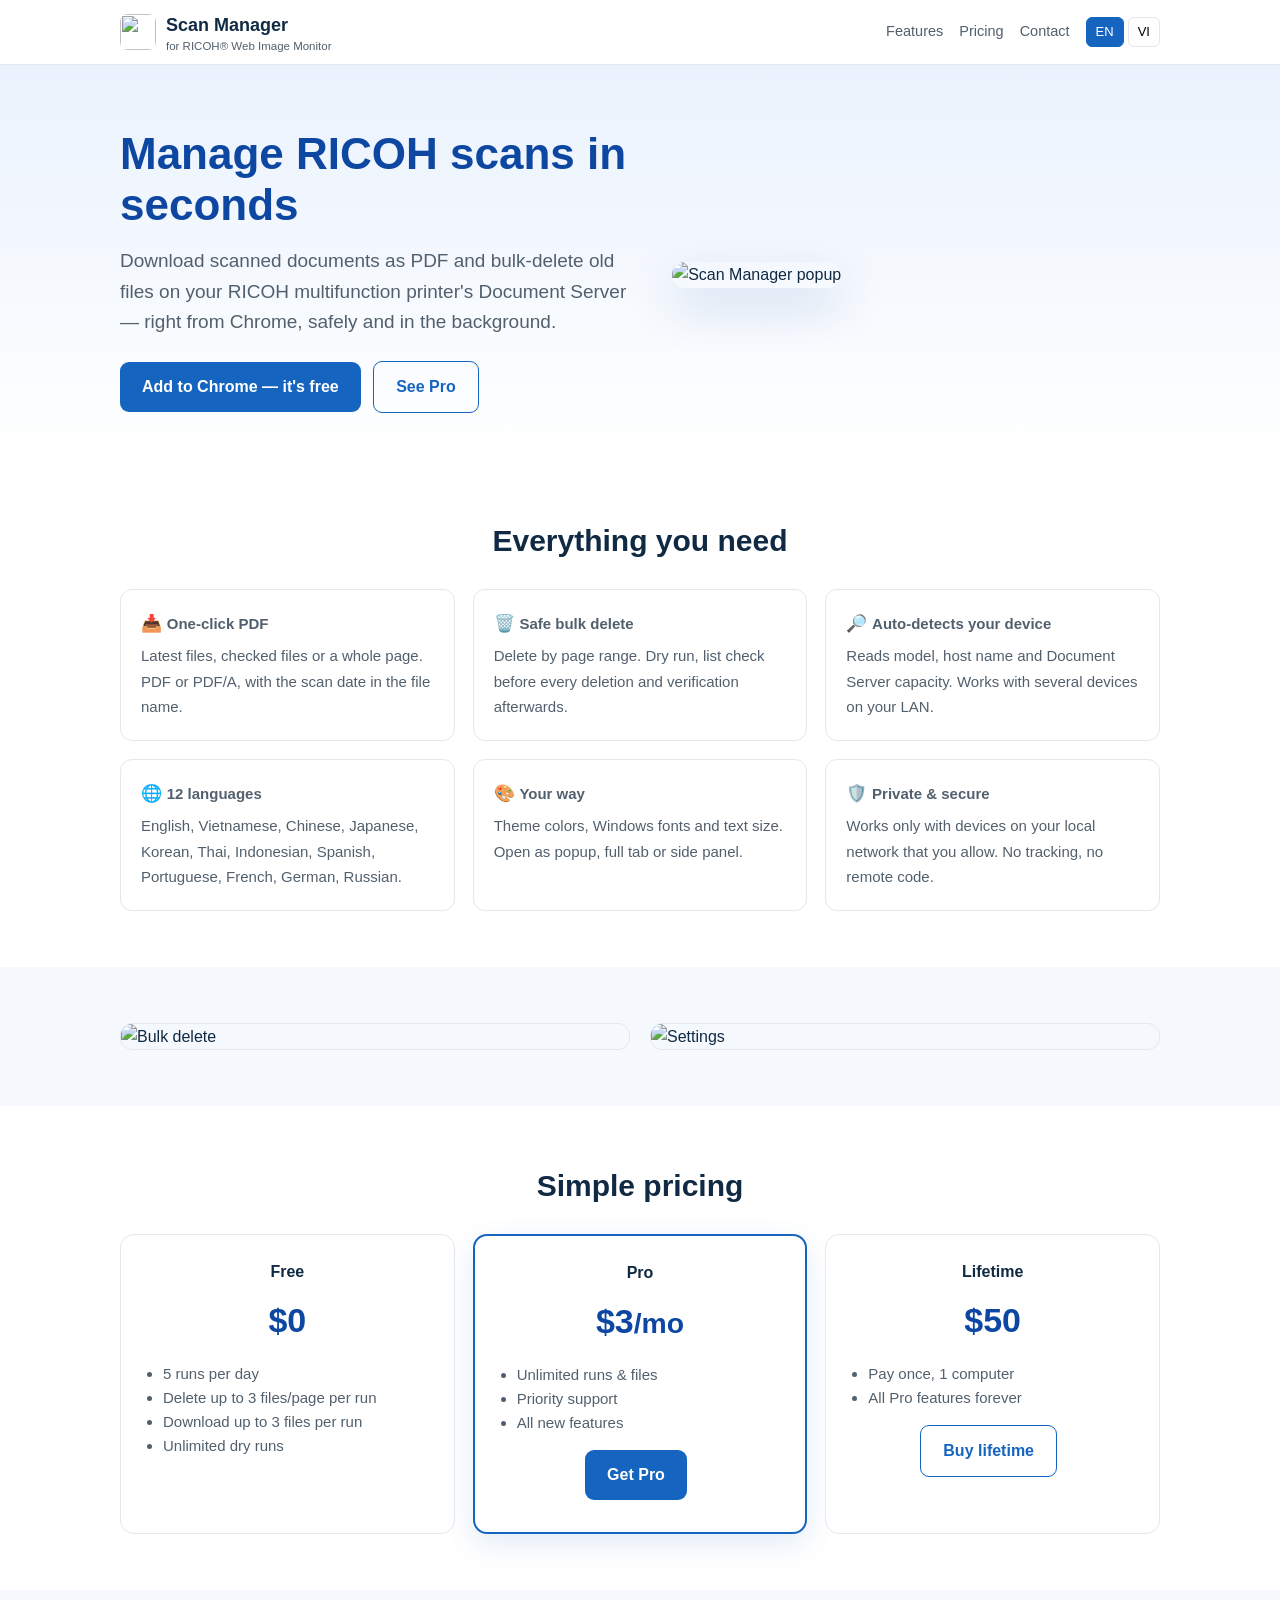
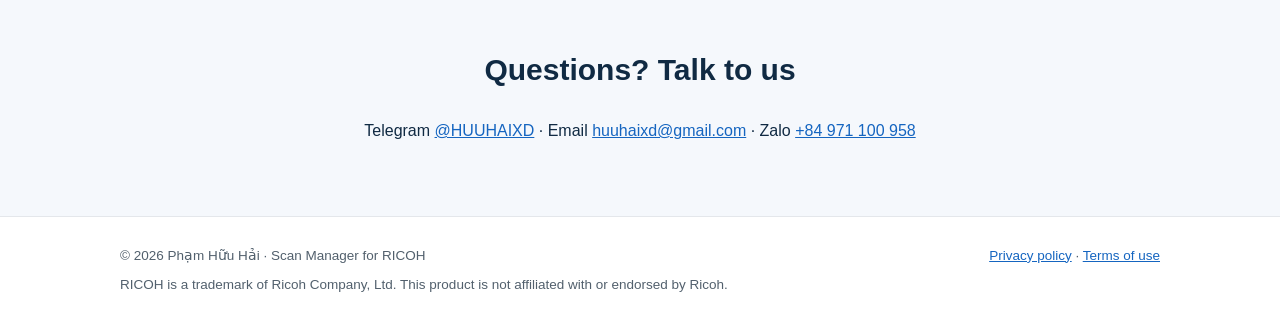
==== index.html @ 6f6fbfe7 "Add files via upload" ====
<!DOCTYPE html>
<html lang="en">
<head>
  <meta charset="UTF-8">
  <meta name="viewport" content="width=device-width, initial-scale=1">
  <title>Scan Manager for RICOH® — Download & bulk-delete scans</title>
  <meta name="description" content="Chrome extension to download PDFs and bulk-delete scanned files on RICOH Document Server (Web Image Monitor). Auto-detects the device model. 12 languages.">
  <link rel="icon" href="img/favicon.png">
  <link rel="stylesheet" href="style.css">
  <script src="lang.js"></script>
</head>
<body>
  <header class="top">
    <div class="wrap">
      <a class="brand" href="index.html"><img src="img/icon.png" alt=""><span>Scan Manager<small>for RICOH® Web Image Monitor</small></span></a>
      <nav>
        <a class="hide-sm" href="#features"><span data-lang="en">Features</span><span data-lang="vi">Tính năng</span></a>
        <a class="hide-sm" href="#pricing"><span data-lang="en">Pricing</span><span data-lang="vi">Bảng giá</span></a>
        <a class="hide-sm" href="#contact"><span data-lang="en">Contact</span><span data-lang="vi">Liên hệ</span></a>
        <span class="lang-switch"><button data-l="en">EN</button> <button data-l="vi">VI</button></span>
      </nav>
    </div>
  </header>

  <div class="hero">
    <div class="wrap">
      <div>
        <h1>
          <span data-lang="en">Manage RICOH scans in seconds</span>
          <span data-lang="vi">Quản lý file scan RICOH trong vài giây</span>
        </h1>
        <p class="lead">
          <span data-lang="en">Download scanned documents as PDF and bulk-delete old files on your RICOH multifunction printer's Document Server — right from Chrome, safely and in the background.</span>
          <span data-lang="vi">Tải file scan về PDF và xóa hàng loạt file cũ trên Document Server của máy photocopy RICOH — ngay trên Chrome, an toàn và chạy nền.</span>
        </p>
        <!-- Thay href bằng link Chrome Web Store sau khi được duyệt -->
        <a class="btn primary" id="cta-store" href="#pricing"><span data-lang="en">Add to Chrome — it's free</span><span data-lang="vi">Thêm vào Chrome — miễn phí</span></a>
        <a class="btn ghost" href="#pricing"><span data-lang="en">See Pro</span><span data-lang="vi">Xem bản Pro</span></a>
      </div>
      <div>
        <img class="shot" data-lang="en" src="img/en_1.jpg" alt="Scan Manager popup">
        <img class="shot" data-lang="vi" src="img/vi_1.jpg" alt="Giao diện Scan Manager">
      </div>
    </div>
  </div>

  <section id="features">
    <div class="wrap">
      <h2><span data-lang="en">Everything you need</span><span data-lang="vi">Đầy đủ những gì bạn cần</span></h2>
      <div class="features">
        <div class="feature"><b>📥 <span data-lang="en">One-click PDF</span><span data-lang="vi">Tải PDF một chạm</span></b>
          <span data-lang="en">Latest files, checked files or a whole page. PDF or PDF/A, with the scan date in the file name.</span>
          <span data-lang="vi">File mới nhất, file đang chọn hoặc cả trang. PDF hoặc PDF/A, thêm ngày scan vào tên file.</span></div>
        <div class="feature"><b>🗑️ <span data-lang="en">Safe bulk delete</span><span data-lang="vi">Xóa hàng loạt an toàn</span></b>
          <span data-lang="en">Delete by page range. Dry run, list check before every deletion and verification afterwards.</span>
          <span data-lang="vi">Xóa theo dải trang. Chạy thử, đối chiếu danh sách trước khi xóa và xác minh lại sau đó.</span></div>
        <div class="feature"><b>🔎 <span data-lang="en">Auto-detects your device</span><span data-lang="vi">Tự nhận dạng máy</span></b>
          <span data-lang="en">Reads model, host name and Document Server capacity. Works with several devices on your LAN.</span>
          <span data-lang="vi">Đọc dòng máy, host name, dung lượng Document Server. Dùng được nhiều máy trong mạng LAN.</span></div>
        <div class="feature"><b>🌐 <span data-lang="en">12 languages</span><span data-lang="vi">12 ngôn ngữ</span></b>
          <span data-lang="en">English, Vietnamese, Chinese, Japanese, Korean, Thai, Indonesian, Spanish, Portuguese, French, German, Russian.</span>
          <span data-lang="vi">Anh, Việt, Trung, Nhật, Hàn, Thái, Indonesia, Tây Ban Nha, Bồ Đào Nha, Pháp, Đức, Nga.</span></div>
        <div class="feature"><b>🎨 <span data-lang="en">Your way</span><span data-lang="vi">Theo ý bạn</span></b>
          <span data-lang="en">Theme colors, Windows fonts and text size. Open as popup, full tab or side panel.</span>
          <span data-lang="vi">Màu giao diện, phông chữ Windows, cỡ chữ. Mở dạng popup, tab rộng hoặc bảng bên.</span></div>
        <div class="feature"><b>🛡️ <span data-lang="en">Private & secure</span><span data-lang="vi">Riêng tư & bảo mật</span></b>
          <span data-lang="en">Works only with devices on your local network that you allow. No tracking, no remote code.</span>
          <span data-lang="vi">Chỉ làm việc với máy trong mạng nội bộ bạn cho phép. Không theo dõi, không tải mã từ xa.</span></div>
      </div>
    </div>
  </section>

  <section class="alt">
    <div class="wrap">
      <div class="shots">
        <img data-lang="en" src="img/en_2.jpg" alt="Bulk delete"><img data-lang="en" src="img/en_3.jpg" alt="Settings">
        <img data-lang="vi" src="img/vi_2.jpg" alt="Xóa hàng loạt"><img data-lang="vi" src="img/vi_3.jpg" alt="Cài đặt">
      </div>
    </div>
  </section>

  <section id="pricing">
    <div class="wrap">
      <h2><span data-lang="en">Simple pricing</span><span data-lang="vi">Bảng giá đơn giản</span></h2>
      <div class="pricing">
        <div class="plan"><b>Free</b><div class="price">$0</div>
          <ul data-lang="en"><li>5 runs per day</li><li>Delete up to 3 files/page per run</li><li>Download up to 3 files per run</li><li>Unlimited dry runs</li></ul>
          <ul data-lang="vi"><li>5 lượt mỗi ngày</li><li>Xóa tối đa 3 file/trang mỗi lượt</li><li>Tải tối đa 3 file mỗi lượt</li><li>Chạy thử không giới hạn</li></ul></div>
        <div class="plan best"><b>Pro</b><div class="price">$3<small>/<span data-lang="en">mo</span><span data-lang="vi">tháng</span></small></div>
          <ul data-lang="en"><li>Unlimited runs & files</li><li>Priority support</li><li>All new features</li></ul>
          <ul data-lang="vi"><li>Không giới hạn lượt & số file</li><li>Ưu tiên hỗ trợ</li><li>Mọi tính năng mới</li><li>79.000đ/tháng (VietQR)</li></ul>
          <!-- Thay href bằng link thanh toán Lemon Squeezy gói tháng -->
          <a class="btn primary" href="#contact"><span data-lang="en">Get Pro</span><span data-lang="vi">Mua Pro</span></a></div>
        <div class="plan"><b><span data-lang="en">Lifetime</span><span data-lang="vi">Trọn đời</span></b><div class="price">$50</div>
          <ul data-lang="en"><li>Pay once, 1 computer</li><li>All Pro features forever</li></ul>
          <ul data-lang="vi"><li>Trả 1 lần, 1 máy tính</li><li>Mọi tính năng Pro mãi mãi</li><li>1.299.000đ (VietQR)</li></ul>
          <!-- Thay href bằng link thanh toán Lemon Squeezy gói trọn đời -->
          <a class="btn ghost" href="#contact"><span data-lang="en">Buy lifetime</span><span data-lang="vi">Mua trọn đời</span></a></div>
      </div>
    </div>
  </section>

  <section id="contact" class="alt">
    <div class="wrap" style="text-align:center">
      <h2><span data-lang="en">Questions? Talk to us</span><span data-lang="vi">Cần hỗ trợ? Liên hệ ngay</span></h2>
      <p>Telegram <a href="https://t.me/HUUHAIXD">@HUUHAIXD</a> · Email <a href="mailto:huuhaixd@gmail.com">huuhaixd@gmail.com</a> · Zalo <a href="https://zalo.me/84971100958">+84 971 100 958</a></p>
    </div>
  </section>

  <footer>
    <div class="wrap">
      <span>© 2026 Phạm Hữu Hải · Scan Manager for RICOH</span>
      <span><a href="privacy.html"><span data-lang="en">Privacy policy</span><span data-lang="vi">Chính sách quyền riêng tư</span></a> · <a href="terms.html"><span data-lang="en">Terms of use</span><span data-lang="vi">Điều khoản sử dụng</span></a></span>
      <span data-lang="en">RICOH is a trademark of Ricoh Company, Ltd. This product is not affiliated with or endorsed by Ricoh.</span>
      <span data-lang="vi">RICOH là nhãn hiệu của Ricoh Company, Ltd. Sản phẩm này không liên kết với Ricoh.</span>
    </div>
  </footer>
</body>
</html>
---- style.css ----
:root {
  --c: #1565c0;
  --c-dark: #0d47a1;
  --ink: #102a43;
  --muted: #52606d;
  --line: #e4e7eb;
  --bg: #f5f8fc;
}

* {
  box-sizing: border-box;
}

body {
  margin: 0;
  font-family: "Segoe UI", Roboto, "Helvetica Neue", Arial, sans-serif;
  color: var(--ink);
  background: #ffffff;
  line-height: 1.6;
}

a {
  color: var(--c);
}

.wrap {
  max-width: 1080px;
  margin: 0 auto;
  padding: 0 20px;
}

header.top {
  position: sticky;
  top: 0;
  z-index: 5;
  background: rgba(255, 255, 255, 0.92);
  backdrop-filter: blur(8px);
  border-bottom: 1px solid var(--line);
}

header.top .wrap {
  display: flex;
  align-items: center;
  gap: 12px;
  height: 64px;
}

.brand {
  display: flex;
  align-items: center;
  gap: 10px;
  text-decoration: none;
  color: var(--ink);
  font-weight: 700;
  font-size: 18px;
}

.brand img {
  width: 36px;
  height: 36px;
  border-radius: 8px;
}

.brand small {
  display: block;
  font-weight: 400;
  font-size: 11.5px;
  color: var(--muted);
  line-height: 1.1;
}

nav {
  margin-left: auto;
  display: flex;
  gap: 16px;
  align-items: center;
  font-size: 14.5px;
}

nav a {
  text-decoration: none;
  color: var(--muted);
}

nav a:hover {
  color: var(--c);
}

.lang-switch button {
  border: 1px solid var(--line);
  background: #ffffff;
  padding: 4px 9px;
  border-radius: 6px;
  cursor: pointer;
  font: inherit;
  font-size: 13px;
}

.lang-switch button.on {
  background: var(--c);
  border-color: var(--c);
  color: #ffffff;
}

.hero {
  background: linear-gradient(180deg, #eaf2fd, #ffffff);
  padding: 64px 0 40px;
}

.hero .wrap {
  display: grid;
  grid-template-columns: 1.05fr 1fr;
  gap: 40px;
  align-items: center;
}

.hero h1 {
  font-size: 44px;
  line-height: 1.15;
  margin: 0 0 16px;
  color: var(--c-dark);
}

.hero p.lead {
  font-size: 19px;
  color: var(--muted);
  margin: 0 0 24px;
}

.hero img.shot {
  width: 100%;
  border-radius: 14px;
  box-shadow: 0 18px 50px rgba(13, 71, 161, 0.18);
}

.btn {
  display: inline-block;
  padding: 12px 22px;
  border-radius: 9px;
  font-weight: 600;
  text-decoration: none;
  margin: 0 8px 8px 0;
}

.btn.primary {
  background: var(--c);
  color: #ffffff;
}

.btn.primary:hover {
  background: var(--c-dark);
}

.btn.ghost {
  border: 1px solid var(--c);
  color: var(--c);
}

section {
  padding: 56px 0;
}

section h2 {
  font-size: 30px;
  margin: 0 0 24px;
  text-align: center;
}

.features {
  display: grid;
  grid-template-columns: repeat(3, 1fr);
  gap: 18px;
}

.feature {
  border: 1px solid var(--line);
  border-radius: 12px;
  padding: 20px;
  background: #ffffff;
}

.feature b {
  display: block;
  font-size: 17px;
  margin-bottom: 6px;
}

.feature span {
  color: var(--muted);
  font-size: 15px;
}

.alt {
  background: var(--bg);
}

.shots {
  display: grid;
  grid-template-columns: 1fr 1fr;
  gap: 20px;
}

.shots img {
  width: 100%;
  border-radius: 12px;
  border: 1px solid var(--line);
}

.pricing {
  display: grid;
  grid-template-columns: repeat(3, 1fr);
  gap: 18px;
}

.plan {
  border: 1px solid var(--line);
  border-radius: 14px;
  padding: 24px;
  background: #ffffff;
  text-align: center;
}

.plan.best {
  border: 2px solid var(--c);
  box-shadow: 0 10px 30px rgba(21, 101, 192, 0.12);
}

.plan .price {
  font-size: 34px;
  font-weight: 700;
  color: var(--c-dark);
  margin: 8px 0;
}

.plan ul {
  text-align: left;
  padding-left: 18px;
  color: var(--muted);
  font-size: 15px;
}

.doc {
  max-width: 820px;
  margin: 0 auto;
  padding: 40px 20px 60px;
}

.doc h1 {
  color: var(--c-dark);
}

.doc h2 {
  font-size: 21px;
  margin-top: 28px;
}

footer {
  border-top: 1px solid var(--line);
  padding: 28px 0;
  color: var(--muted);
  font-size: 13.5px;
}

footer .wrap {
  display: flex;
  flex-wrap: wrap;
  gap: 8px 24px;
  justify-content: space-between;
}

[data-lang] {
  display: none;
}

html[lang="en"] [data-lang="en"],
html[lang="vi"] [data-lang="vi"] {
  display: revert;
}

@media (max-width: 820px) {
  .hero .wrap,
  .features,
  .shots,
  .pricing {
    grid-template-columns: 1fr;
  }

  .hero h1 {
    font-size: 34px;
  }

  nav .hide-sm {
    display: none;
  }
}
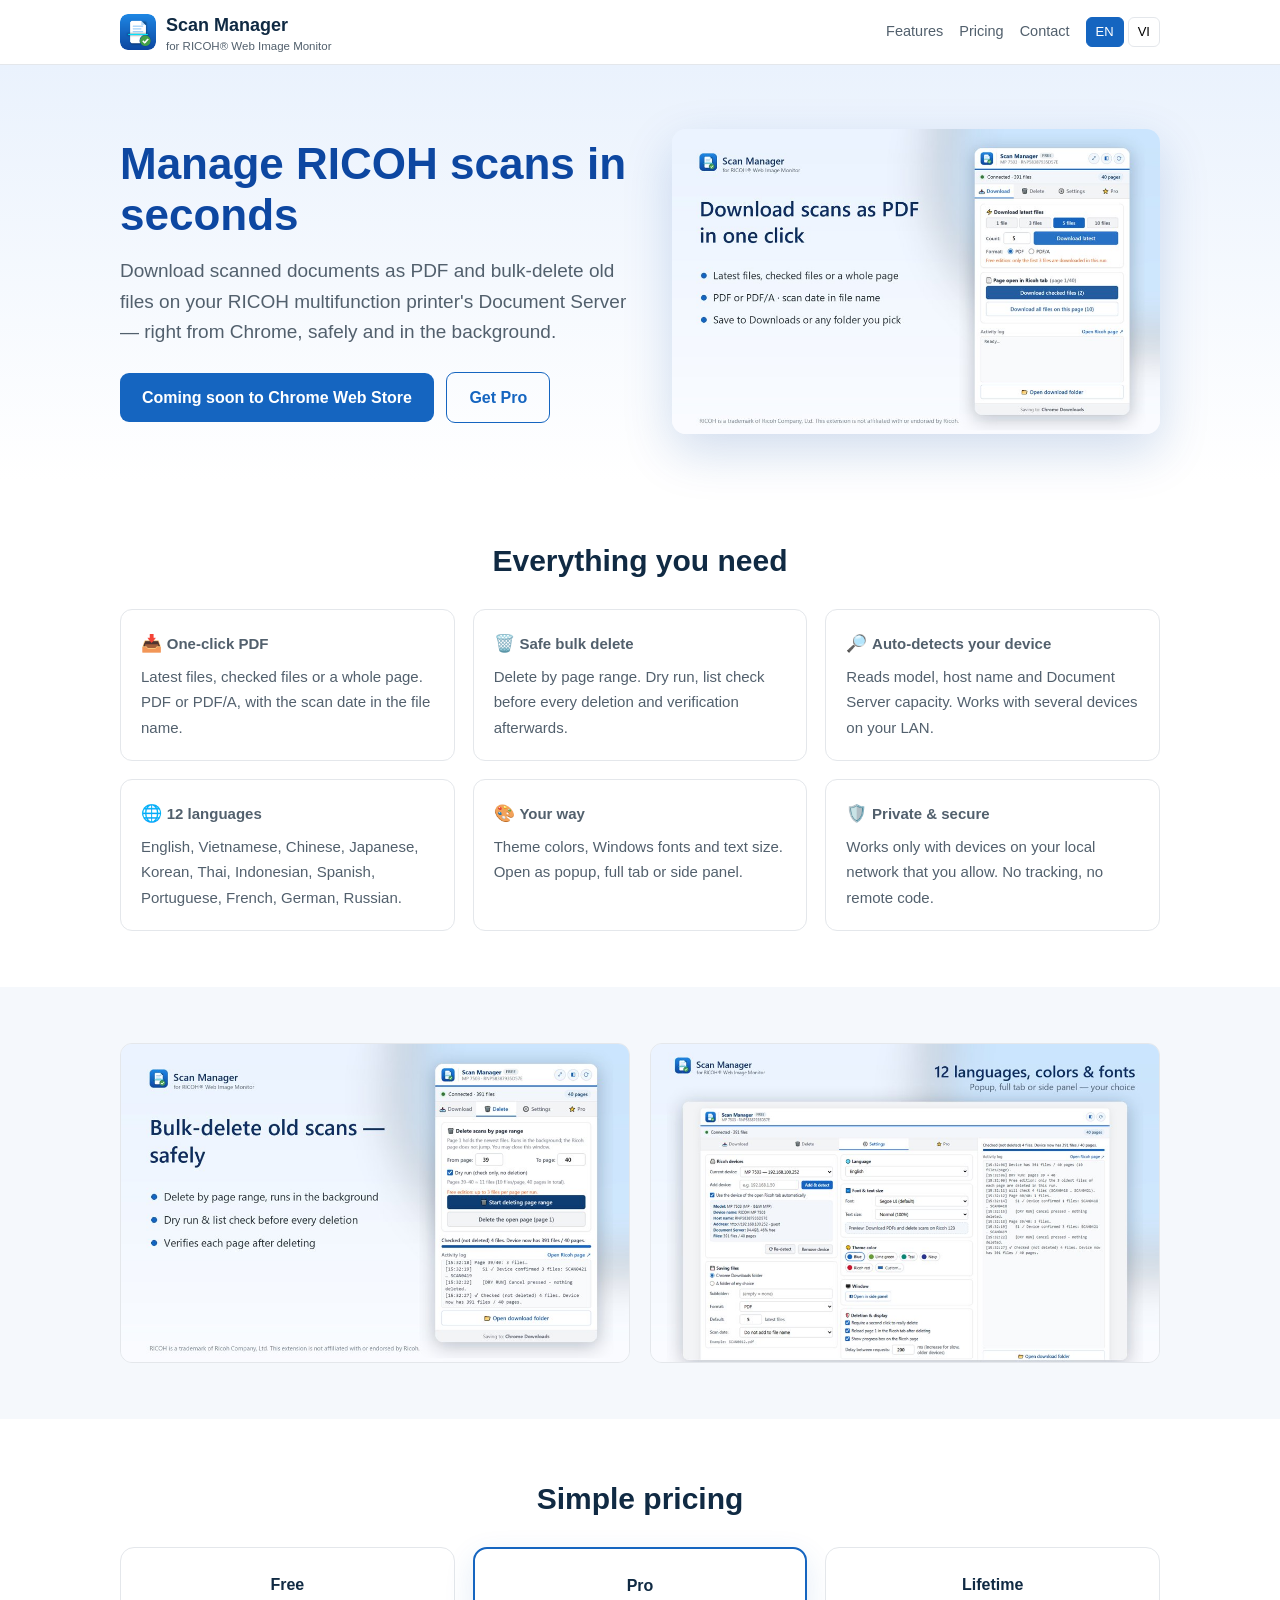
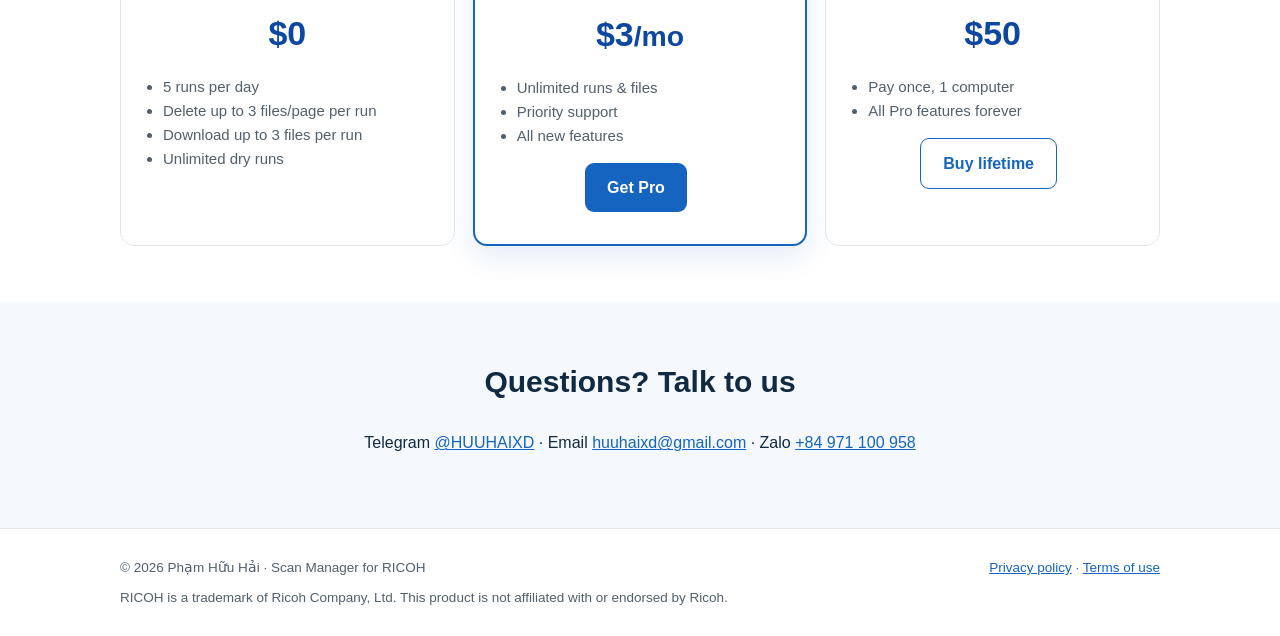
==== commit 5162c487: "Add files via upload" ====
--- a/index.html
+++ b/index.html
@@ -1,119 +1,127 @@
-<!DOCTYPE html>
-<html lang="en">
-<head>
-  <meta charset="UTF-8">
-  <meta name="viewport" content="width=device-width, initial-scale=1">
-  <title>Scan Manager for RICOH® — Download & bulk-delete scans</title>
-  <meta name="description" content="Chrome extension to download PDFs and bulk-delete scanned files on RICOH Document Server (Web Image Monitor). Auto-detects the device model. 12 languages.">
-  <link rel="icon" href="img/favicon.png">
-  <link rel="stylesheet" href="style.css">
-  <script src="lang.js"></script>
-</head>
-<body>
-  <header class="top">
-    <div class="wrap">
-      <a class="brand" href="index.html"><img src="img/icon.png" alt=""><span>Scan Manager<small>for RICOH® Web Image Monitor</small></span></a>
-      <nav>
-        <a class="hide-sm" href="#features"><span data-lang="en">Features</span><span data-lang="vi">Tính năng</span></a>
-        <a class="hide-sm" href="#pricing"><span data-lang="en">Pricing</span><span data-lang="vi">Bảng giá</span></a>
-        <a class="hide-sm" href="#contact"><span data-lang="en">Contact</span><span data-lang="vi">Liên hệ</span></a>
-        <span class="lang-switch"><button data-l="en">EN</button> <button data-l="vi">VI</button></span>
-      </nav>
-    </div>
-  </header>
-
-  <div class="hero">
-    <div class="wrap">
-      <div>
-        <h1>
-          <span data-lang="en">Manage RICOH scans in seconds</span>
-          <span data-lang="vi">Quản lý file scan RICOH trong vài giây</span>
-        </h1>
-        <p class="lead">
-          <span data-lang="en">Download scanned documents as PDF and bulk-delete old files on your RICOH multifunction printer's Document Server — right from Chrome, safely and in the background.</span>
-          <span data-lang="vi">Tải file scan về PDF và xóa hàng loạt file cũ trên Document Server của máy photocopy RICOH — ngay trên Chrome, an toàn và chạy nền.</span>
-        </p>
-        <!-- Thay href bằng link Chrome Web Store sau khi được duyệt -->
-        <a class="btn primary" id="cta-store" href="#pricing"><span data-lang="en">Add to Chrome — it's free</span><span data-lang="vi">Thêm vào Chrome — miễn phí</span></a>
-        <a class="btn ghost" href="#pricing"><span data-lang="en">See Pro</span><span data-lang="vi">Xem bản Pro</span></a>
-      </div>
-      <div>
-        <img class="shot" data-lang="en" src="img/en_1.jpg" alt="Scan Manager popup">
-        <img class="shot" data-lang="vi" src="img/vi_1.jpg" alt="Giao diện Scan Manager">
-      </div>
-    </div>
-  </div>
-
-  <section id="features">
-    <div class="wrap">
-      <h2><span data-lang="en">Everything you need</span><span data-lang="vi">Đầy đủ những gì bạn cần</span></h2>
-      <div class="features">
-        <div class="feature"><b>📥 <span data-lang="en">One-click PDF</span><span data-lang="vi">Tải PDF một chạm</span></b>
-          <span data-lang="en">Latest files, checked files or a whole page. PDF or PDF/A, with the scan date in the file name.</span>
-          <span data-lang="vi">File mới nhất, file đang chọn hoặc cả trang. PDF hoặc PDF/A, thêm ngày scan vào tên file.</span></div>
-        <div class="feature"><b>🗑️ <span data-lang="en">Safe bulk delete</span><span data-lang="vi">Xóa hàng loạt an toàn</span></b>
-          <span data-lang="en">Delete by page range. Dry run, list check before every deletion and verification afterwards.</span>
-          <span data-lang="vi">Xóa theo dải trang. Chạy thử, đối chiếu danh sách trước khi xóa và xác minh lại sau đó.</span></div>
-        <div class="feature"><b>🔎 <span data-lang="en">Auto-detects your device</span><span data-lang="vi">Tự nhận dạng máy</span></b>
-          <span data-lang="en">Reads model, host name and Document Server capacity. Works with several devices on your LAN.</span>
-          <span data-lang="vi">Đọc dòng máy, host name, dung lượng Document Server. Dùng được nhiều máy trong mạng LAN.</span></div>
-        <div class="feature"><b>🌐 <span data-lang="en">12 languages</span><span data-lang="vi">12 ngôn ngữ</span></b>
-          <span data-lang="en">English, Vietnamese, Chinese, Japanese, Korean, Thai, Indonesian, Spanish, Portuguese, French, German, Russian.</span>
-          <span data-lang="vi">Anh, Việt, Trung, Nhật, Hàn, Thái, Indonesia, Tây Ban Nha, Bồ Đào Nha, Pháp, Đức, Nga.</span></div>
-        <div class="feature"><b>🎨 <span data-lang="en">Your way</span><span data-lang="vi">Theo ý bạn</span></b>
-          <span data-lang="en">Theme colors, Windows fonts and text size. Open as popup, full tab or side panel.</span>
-          <span data-lang="vi">Màu giao diện, phông chữ Windows, cỡ chữ. Mở dạng popup, tab rộng hoặc bảng bên.</span></div>
-        <div class="feature"><b>🛡️ <span data-lang="en">Private & secure</span><span data-lang="vi">Riêng tư & bảo mật</span></b>
-          <span data-lang="en">Works only with devices on your local network that you allow. No tracking, no remote code.</span>
-          <span data-lang="vi">Chỉ làm việc với máy trong mạng nội bộ bạn cho phép. Không theo dõi, không tải mã từ xa.</span></div>
-      </div>
-    </div>
-  </section>
-
-  <section class="alt">
-    <div class="wrap">
-      <div class="shots">
-        <img data-lang="en" src="img/en_2.jpg" alt="Bulk delete"><img data-lang="en" src="img/en_3.jpg" alt="Settings">
-        <img data-lang="vi" src="img/vi_2.jpg" alt="Xóa hàng loạt"><img data-lang="vi" src="img/vi_3.jpg" alt="Cài đặt">
-      </div>
-    </div>
-  </section>
-
-  <section id="pricing">
-    <div class="wrap">
-      <h2><span data-lang="en">Simple pricing</span><span data-lang="vi">Bảng giá đơn giản</span></h2>
-      <div class="pricing">
-        <div class="plan"><b>Free</b><div class="price">$0</div>
-          <ul data-lang="en"><li>5 runs per day</li><li>Delete up to 3 files/page per run</li><li>Download up to 3 files per run</li><li>Unlimited dry runs</li></ul>
-          <ul data-lang="vi"><li>5 lượt mỗi ngày</li><li>Xóa tối đa 3 file/trang mỗi lượt</li><li>Tải tối đa 3 file mỗi lượt</li><li>Chạy thử không giới hạn</li></ul></div>
-        <div class="plan best"><b>Pro</b><div class="price">$3<small>/<span data-lang="en">mo</span><span data-lang="vi">tháng</span></small></div>
-          <ul data-lang="en"><li>Unlimited runs & files</li><li>Priority support</li><li>All new features</li></ul>
-          <ul data-lang="vi"><li>Không giới hạn lượt & số file</li><li>Ưu tiên hỗ trợ</li><li>Mọi tính năng mới</li><li>79.000đ/tháng (VietQR)</li></ul>
-          <!-- Thay href bằng link thanh toán Lemon Squeezy gói tháng -->
-          <a class="btn primary" href="#contact"><span data-lang="en">Get Pro</span><span data-lang="vi">Mua Pro</span></a></div>
-        <div class="plan"><b><span data-lang="en">Lifetime</span><span data-lang="vi">Trọn đời</span></b><div class="price">$50</div>
-          <ul data-lang="en"><li>Pay once, 1 computer</li><li>All Pro features forever</li></ul>
-          <ul data-lang="vi"><li>Trả 1 lần, 1 máy tính</li><li>Mọi tính năng Pro mãi mãi</li><li>1.299.000đ (VietQR)</li></ul>
-          <!-- Thay href bằng link thanh toán Lemon Squeezy gói trọn đời -->
-          <a class="btn ghost" href="#contact"><span data-lang="en">Buy lifetime</span><span data-lang="vi">Mua trọn đời</span></a></div>
-      </div>
-    </div>
-  </section>
-
-  <section id="contact" class="alt">
-    <div class="wrap" style="text-align:center">
-      <h2><span data-lang="en">Questions? Talk to us</span><span data-lang="vi">Cần hỗ trợ? Liên hệ ngay</span></h2>
-      <p>Telegram <a href="https://t.me/HUUHAIXD">@HUUHAIXD</a> · Email <a href="mailto:huuhaixd@gmail.com">huuhaixd@gmail.com</a> · Zalo <a href="https://zalo.me/84971100958">+84 971 100 958</a></p>
-    </div>
-  </section>
-
-  <footer>
-    <div class="wrap">
-      <span>© 2026 Phạm Hữu Hải · Scan Manager for RICOH</span>
-      <span><a href="privacy.html"><span data-lang="en">Privacy policy</span><span data-lang="vi">Chính sách quyền riêng tư</span></a> · <a href="terms.html"><span data-lang="en">Terms of use</span><span data-lang="vi">Điều khoản sử dụng</span></a></span>
-      <span data-lang="en">RICOH is a trademark of Ricoh Company, Ltd. This product is not affiliated with or endorsed by Ricoh.</span>
-      <span data-lang="vi">RICOH là nhãn hiệu của Ricoh Company, Ltd. Sản phẩm này không liên kết với Ricoh.</span>
-    </div>
-  </footer>
-</body>
-</html>
+<!DOCTYPE html>
+<html lang="en">
+<head>
+  <meta charset="UTF-8">
+  <meta name="viewport" content="width=device-width, initial-scale=1">
+  <title>Scan Manager for RICOH® — Download & bulk-delete scans</title>
+  <meta name="description" content="Chrome extension to download PDFs and bulk-delete scanned files on RICOH Document Server (Web Image Monitor). Auto-detects the device model. 12 languages.">
+  <link rel="icon" href="favicon.png">
+  <link rel="stylesheet" href="style.css">
+  <script src="lang.js"></script>
+  <script src="shop-config.js"></script>
+</head>
+<body>
+  <header class="top">
+    <div class="wrap">
+      <a class="brand" href="index.html"><img src="icon.png" alt=""><span>Scan Manager<small>for RICOH® Web Image Monitor</small></span></a>
+      <nav>
+        <a class="hide-sm" href="#features"><span data-lang="en">Features</span><span data-lang="vi">Tính năng</span></a>
+        <a class="hide-sm" href="#pricing"><span data-lang="en">Pricing</span><span data-lang="vi">Bảng giá</span></a>
+        <a class="hide-sm" href="#contact"><span data-lang="en">Contact</span><span data-lang="vi">Liên hệ</span></a>
+        <span class="lang-switch"><button data-l="en">EN</button> <button data-l="vi">VI</button></span>
+      </nav>
+    </div>
+  </header>
+
+  <div class="hero">
+    <div class="wrap">
+      <div>
+        <h1>
+          <span data-lang="en">Manage RICOH scans in seconds</span>
+          <span data-lang="vi">Quản lý file scan RICOH trong vài giây</span>
+        </h1>
+        <p class="lead">
+          <span data-lang="en">Download scanned documents as PDF and bulk-delete old files on your RICOH multifunction printer's Document Server — right from Chrome, safely and in the background.</span>
+          <span data-lang="vi">Tải file scan về PDF và xóa hàng loạt file cũ trên Document Server của máy photocopy RICOH — ngay trên Chrome, an toàn và chạy nền.</span>
+        </p>
+        <!-- Link Chrome Web Store: điền SHOP.storeUrl trong shop-config.js -->
+        <a class="btn primary" id="cta-store" href="#contact"><span data-lang="en">Coming soon to Chrome Web Store</span><span data-lang="vi">Sắp có trên Chrome Web Store</span></a>
+        <a class="btn ghost" href="buy.html?plan=month"><span data-lang="en">Get Pro</span><span data-lang="vi">Mua bản Pro</span></a>
+      </div>
+      <div>
+        <img class="shot" data-lang="en" src="shot-en-1.jpg" alt="Scan Manager popup">
+        <img class="shot" data-lang="vi" src="shot-vi-1.jpg" alt="Giao diện Scan Manager">
+      </div>
+    </div>
+  </div>
+
+  <section id="features">
+    <div class="wrap">
+      <h2><span data-lang="en">Everything you need</span><span data-lang="vi">Đầy đủ những gì bạn cần</span></h2>
+      <div class="features">
+        <div class="feature"><b>📥 <span data-lang="en">One-click PDF</span><span data-lang="vi">Tải PDF một chạm</span></b>
+          <span data-lang="en">Latest files, checked files or a whole page. PDF or PDF/A, with the scan date in the file name.</span>
+          <span data-lang="vi">File mới nhất, file đang chọn hoặc cả trang. PDF hoặc PDF/A, thêm ngày scan vào tên file.</span></div>
+        <div class="feature"><b>🗑️ <span data-lang="en">Safe bulk delete</span><span data-lang="vi">Xóa hàng loạt an toàn</span></b>
+          <span data-lang="en">Delete by page range. Dry run, list check before every deletion and verification afterwards.</span>
+          <span data-lang="vi">Xóa theo dải trang. Chạy thử, đối chiếu danh sách trước khi xóa và xác minh lại sau đó.</span></div>
+        <div class="feature"><b>🔎 <span data-lang="en">Auto-detects your device</span><span data-lang="vi">Tự nhận dạng máy</span></b>
+          <span data-lang="en">Reads model, host name and Document Server capacity. Works with several devices on your LAN.</span>
+          <span data-lang="vi">Đọc dòng máy, host name, dung lượng Document Server. Dùng được nhiều máy trong mạng LAN.</span></div>
+        <div class="feature"><b>🌐 <span data-lang="en">12 languages</span><span data-lang="vi">12 ngôn ngữ</span></b>
+          <span data-lang="en">English, Vietnamese, Chinese, Japanese, Korean, Thai, Indonesian, Spanish, Portuguese, French, German, Russian.</span>
+          <span data-lang="vi">Anh, Việt, Trung, Nhật, Hàn, Thái, Indonesia, Tây Ban Nha, Bồ Đào Nha, Pháp, Đức, Nga.</span></div>
+        <div class="feature"><b>🎨 <span data-lang="en">Your way</span><span data-lang="vi">Theo ý bạn</span></b>
+          <span data-lang="en">Theme colors, Windows fonts and text size. Open as popup, full tab or side panel.</span>
+          <span data-lang="vi">Màu giao diện, phông chữ Windows, cỡ chữ. Mở dạng popup, tab rộng hoặc bảng bên.</span></div>
+        <div class="feature"><b>🛡️ <span data-lang="en">Private & secure</span><span data-lang="vi">Riêng tư & bảo mật</span></b>
+          <span data-lang="en">Works only with devices on your local network that you allow. No tracking, no remote code.</span>
+          <span data-lang="vi">Chỉ làm việc với máy trong mạng nội bộ bạn cho phép. Không theo dõi, không tải mã từ xa.</span></div>
+      </div>
+    </div>
+  </section>
+
+  <section class="alt">
+    <div class="wrap">
+      <div class="shots">
+        <img data-lang="en" src="shot-en-2.jpg" alt="Bulk delete"><img data-lang="en" src="shot-en-3.jpg" alt="Settings">
+        <img data-lang="vi" src="shot-vi-2.jpg" alt="Xóa hàng loạt"><img data-lang="vi" src="shot-vi-3.jpg" alt="Cài đặt">
+      </div>
+    </div>
+  </section>
+
+  <section id="pricing">
+    <div class="wrap">
+      <h2><span data-lang="en">Simple pricing</span><span data-lang="vi">Bảng giá đơn giản</span></h2>
+      <div class="pricing">
+        <div class="plan"><b>Free</b><div class="price">$0</div>
+          <ul data-lang="en"><li>5 runs per day</li><li>Delete up to 3 files/page per run</li><li>Download up to 3 files per run</li><li>Unlimited dry runs</li></ul>
+          <ul data-lang="vi"><li>5 lượt mỗi ngày</li><li>Xóa tối đa 3 file/trang mỗi lượt</li><li>Tải tối đa 3 file mỗi lượt</li><li>Chạy thử không giới hạn</li></ul></div>
+        <div class="plan best"><b>Pro</b><div class="price">$3<small>/<span data-lang="en">mo</span><span data-lang="vi">tháng</span></small></div>
+          <ul data-lang="en"><li>Unlimited runs & files</li><li>Priority support</li><li>All new features</li></ul>
+          <ul data-lang="vi"><li>Không giới hạn lượt & số file</li><li>Ưu tiên hỗ trợ</li><li>Mọi tính năng mới</li><li>79.000đ/tháng (VietQR)</li></ul>
+          <a class="btn primary" href="buy.html?plan=month"><span data-lang="en">Get Pro</span><span data-lang="vi">Mua Pro</span></a></div>
+        <div class="plan"><b><span data-lang="en">Lifetime</span><span data-lang="vi">Trọn đời</span></b><div class="price">$50</div>
+          <ul data-lang="en"><li>Pay once, 1 computer</li><li>All Pro features forever</li></ul>
+          <ul data-lang="vi"><li>Trả 1 lần, 1 máy tính</li><li>Mọi tính năng Pro mãi mãi</li><li>1.299.000đ (VietQR)</li></ul>
+          <a class="btn ghost" href="buy.html?plan=lifetime"><span data-lang="en">Buy lifetime</span><span data-lang="vi">Mua trọn đời</span></a></div>
+      </div>
+    </div>
+  </section>
+
+  <section id="contact" class="alt">
+    <div class="wrap" style="text-align:center">
+      <h2><span data-lang="en">Questions? Talk to us</span><span data-lang="vi">Cần hỗ trợ? Liên hệ ngay</span></h2>
+      <p>Telegram <a href="https://t.me/HUUHAIXD">@HUUHAIXD</a> · Email <a href="mailto:huuhaixd@gmail.com">huuhaixd@gmail.com</a> · Zalo <a href="https://zalo.me/84971100958">+84 971 100 958</a></p>
+    </div>
+  </section>
+
+  <footer>
+    <div class="wrap">
+      <span>© 2026 Phạm Hữu Hải · Scan Manager for RICOH</span>
+      <span><a href="privacy.html"><span data-lang="en">Privacy policy</span><span data-lang="vi">Chính sách quyền riêng tư</span></a> · <a href="terms.html"><span data-lang="en">Terms of use</span><span data-lang="vi">Điều khoản sử dụng</span></a></span>
+      <span data-lang="en">RICOH is a trademark of Ricoh Company, Ltd. This product is not affiliated with or endorsed by Ricoh.</span>
+      <span data-lang="vi">RICOH là nhãn hiệu của Ricoh Company, Ltd. Sản phẩm này không liên kết với Ricoh.</span>
+    </div>
+  </footer>
+  <script>
+    // Khi đã có link Chrome Web Store: nút chính chuyển thành "Thêm vào Chrome"
+    if (window.SHOP && SHOP.storeUrl) {
+      var cta = document.getElementById("cta-store");
+      cta.href = SHOP.storeUrl;
+      cta.target = "_blank";
+      cta.innerHTML = '<span data-lang="en">Add to Chrome — it's free</span><span data-lang="vi">Thêm vào Chrome — miễn phí</span>';
+    }
+  </script>
+</body>
+</html>
--- a/style.css
+++ b/style.css
@@ -1,295 +1,299 @@
-:root {
-  --c: #1565c0;
-  --c-dark: #0d47a1;
-  --ink: #102a43;
-  --muted: #52606d;
-  --line: #e4e7eb;
-  --bg: #f5f8fc;
-}
-
-* {
-  box-sizing: border-box;
-}
-
-body {
-  margin: 0;
-  font-family: "Segoe UI", Roboto, "Helvetica Neue", Arial, sans-serif;
-  color: var(--ink);
-  background: #ffffff;
-  line-height: 1.6;
-}
-
-a {
-  color: var(--c);
-}
-
-.wrap {
-  max-width: 1080px;
-  margin: 0 auto;
-  padding: 0 20px;
-}
-
-header.top {
-  position: sticky;
-  top: 0;
-  z-index: 5;
-  background: rgba(255, 255, 255, 0.92);
-  backdrop-filter: blur(8px);
-  border-bottom: 1px solid var(--line);
-}
-
-header.top .wrap {
-  display: flex;
-  align-items: center;
-  gap: 12px;
-  height: 64px;
-}
-
-.brand {
-  display: flex;
-  align-items: center;
-  gap: 10px;
-  text-decoration: none;
-  color: var(--ink);
-  font-weight: 700;
-  font-size: 18px;
-}
-
-.brand img {
-  width: 36px;
-  height: 36px;
-  border-radius: 8px;
-}
-
-.brand small {
-  display: block;
-  font-weight: 400;
-  font-size: 11.5px;
-  color: var(--muted);
-  line-height: 1.1;
-}
-
-nav {
-  margin-left: auto;
-  display: flex;
-  gap: 16px;
-  align-items: center;
-  font-size: 14.5px;
-}
-
-nav a {
-  text-decoration: none;
-  color: var(--muted);
-}
-
-nav a:hover {
-  color: var(--c);
-}
-
-.lang-switch button {
-  border: 1px solid var(--line);
-  background: #ffffff;
-  padding: 4px 9px;
-  border-radius: 6px;
-  cursor: pointer;
-  font: inherit;
-  font-size: 13px;
-}
-
-.lang-switch button.on {
-  background: var(--c);
-  border-color: var(--c);
-  color: #ffffff;
-}
-
-.hero {
-  background: linear-gradient(180deg, #eaf2fd, #ffffff);
-  padding: 64px 0 40px;
-}
-
-.hero .wrap {
-  display: grid;
-  grid-template-columns: 1.05fr 1fr;
-  gap: 40px;
-  align-items: center;
-}
-
-.hero h1 {
-  font-size: 44px;
-  line-height: 1.15;
-  margin: 0 0 16px;
-  color: var(--c-dark);
-}
-
-.hero p.lead {
-  font-size: 19px;
-  color: var(--muted);
-  margin: 0 0 24px;
-}
-
-.hero img.shot {
-  width: 100%;
-  border-radius: 14px;
-  box-shadow: 0 18px 50px rgba(13, 71, 161, 0.18);
-}
-
-.btn {
-  display: inline-block;
-  padding: 12px 22px;
-  border-radius: 9px;
-  font-weight: 600;
-  text-decoration: none;
-  margin: 0 8px 8px 0;
-}
-
-.btn.primary {
-  background: var(--c);
-  color: #ffffff;
-}
-
-.btn.primary:hover {
-  background: var(--c-dark);
-}
-
-.btn.ghost {
-  border: 1px solid var(--c);
-  color: var(--c);
-}
-
-section {
-  padding: 56px 0;
-}
-
-section h2 {
-  font-size: 30px;
-  margin: 0 0 24px;
-  text-align: center;
-}
-
-.features {
-  display: grid;
-  grid-template-columns: repeat(3, 1fr);
-  gap: 18px;
-}
-
-.feature {
-  border: 1px solid var(--line);
-  border-radius: 12px;
-  padding: 20px;
-  background: #ffffff;
-}
-
-.feature b {
-  display: block;
-  font-size: 17px;
-  margin-bottom: 6px;
-}
-
-.feature span {
-  color: var(--muted);
-  font-size: 15px;
-}
-
-.alt {
-  background: var(--bg);
-}
-
-.shots {
-  display: grid;
-  grid-template-columns: 1fr 1fr;
-  gap: 20px;
-}
-
-.shots img {
-  width: 100%;
-  border-radius: 12px;
-  border: 1px solid var(--line);
-}
-
-.pricing {
-  display: grid;
-  grid-template-columns: repeat(3, 1fr);
-  gap: 18px;
-}
-
-.plan {
-  border: 1px solid var(--line);
-  border-radius: 14px;
-  padding: 24px;
-  background: #ffffff;
-  text-align: center;
-}
-
-.plan.best {
-  border: 2px solid var(--c);
-  box-shadow: 0 10px 30px rgba(21, 101, 192, 0.12);
-}
-
-.plan .price {
-  font-size: 34px;
-  font-weight: 700;
-  color: var(--c-dark);
-  margin: 8px 0;
-}
-
-.plan ul {
-  text-align: left;
-  padding-left: 18px;
-  color: var(--muted);
-  font-size: 15px;
-}
-
-.doc {
-  max-width: 820px;
-  margin: 0 auto;
-  padding: 40px 20px 60px;
-}
-
-.doc h1 {
-  color: var(--c-dark);
-}
-
-.doc h2 {
-  font-size: 21px;
-  margin-top: 28px;
-}
-
-footer {
-  border-top: 1px solid var(--line);
-  padding: 28px 0;
-  color: var(--muted);
-  font-size: 13.5px;
-}
-
-footer .wrap {
-  display: flex;
-  flex-wrap: wrap;
-  gap: 8px 24px;
-  justify-content: space-between;
-}
-
-[data-lang] {
-  display: none;
-}
-
-html[lang="en"] [data-lang="en"],
-html[lang="vi"] [data-lang="vi"] {
-  display: revert;
-}
-
-@media (max-width: 820px) {
-  .hero .wrap,
-  .features,
-  .shots,
-  .pricing {
-    grid-template-columns: 1fr;
-  }
-
-  .hero h1 {
-    font-size: 34px;
-  }
-
-  nav .hide-sm {
-    display: none;
-  }
-}
+:root {
+  --c: #1565c0;
+  --c-dark: #0d47a1;
+  --ink: #102a43;
+  --muted: #52606d;
+  --line: #e4e7eb;
+  --bg: #f5f8fc;
+}
+
+* {
+  box-sizing: border-box;
+}
+
+[hidden] {
+  display: none !important;
+}
+
+body {
+  margin: 0;
+  font-family: "Segoe UI", Roboto, "Helvetica Neue", Arial, sans-serif;
+  color: var(--ink);
+  background: #ffffff;
+  line-height: 1.6;
+}
+
+a {
+  color: var(--c);
+}
+
+.wrap {
+  max-width: 1080px;
+  margin: 0 auto;
+  padding: 0 20px;
+}
+
+header.top {
+  position: sticky;
+  top: 0;
+  z-index: 5;
+  background: rgba(255, 255, 255, 0.92);
+  backdrop-filter: blur(8px);
+  border-bottom: 1px solid var(--line);
+}
+
+header.top .wrap {
+  display: flex;
+  align-items: center;
+  gap: 12px;
+  height: 64px;
+}
+
+.brand {
+  display: flex;
+  align-items: center;
+  gap: 10px;
+  text-decoration: none;
+  color: var(--ink);
+  font-weight: 700;
+  font-size: 18px;
+}
+
+.brand img {
+  width: 36px;
+  height: 36px;
+  border-radius: 8px;
+}
+
+.brand small {
+  display: block;
+  font-weight: 400;
+  font-size: 11.5px;
+  color: var(--muted);
+  line-height: 1.1;
+}
+
+nav {
+  margin-left: auto;
+  display: flex;
+  gap: 16px;
+  align-items: center;
+  font-size: 14.5px;
+}
+
+nav a {
+  text-decoration: none;
+  color: var(--muted);
+}
+
+nav a:hover {
+  color: var(--c);
+}
+
+.lang-switch button {
+  border: 1px solid var(--line);
+  background: #ffffff;
+  padding: 4px 9px;
+  border-radius: 6px;
+  cursor: pointer;
+  font: inherit;
+  font-size: 13px;
+}
+
+.lang-switch button.on {
+  background: var(--c);
+  border-color: var(--c);
+  color: #ffffff;
+}
+
+.hero {
+  background: linear-gradient(180deg, #eaf2fd, #ffffff);
+  padding: 64px 0 40px;
+}
+
+.hero .wrap {
+  display: grid;
+  grid-template-columns: 1.05fr 1fr;
+  gap: 40px;
+  align-items: center;
+}
+
+.hero h1 {
+  font-size: 44px;
+  line-height: 1.15;
+  margin: 0 0 16px;
+  color: var(--c-dark);
+}
+
+.hero p.lead {
+  font-size: 19px;
+  color: var(--muted);
+  margin: 0 0 24px;
+}
+
+.hero img.shot {
+  width: 100%;
+  border-radius: 14px;
+  box-shadow: 0 18px 50px rgba(13, 71, 161, 0.18);
+}
+
+.btn {
+  display: inline-block;
+  padding: 12px 22px;
+  border-radius: 9px;
+  font-weight: 600;
+  text-decoration: none;
+  margin: 0 8px 8px 0;
+}
+
+.btn.primary {
+  background: var(--c);
+  color: #ffffff;
+}
+
+.btn.primary:hover {
+  background: var(--c-dark);
+}
+
+.btn.ghost {
+  border: 1px solid var(--c);
+  color: var(--c);
+}
+
+section {
+  padding: 56px 0;
+}
+
+section h2 {
+  font-size: 30px;
+  margin: 0 0 24px;
+  text-align: center;
+}
+
+.features {
+  display: grid;
+  grid-template-columns: repeat(3, 1fr);
+  gap: 18px;
+}
+
+.feature {
+  border: 1px solid var(--line);
+  border-radius: 12px;
+  padding: 20px;
+  background: #ffffff;
+}
+
+.feature b {
+  display: block;
+  font-size: 17px;
+  margin-bottom: 6px;
+}
+
+.feature span {
+  color: var(--muted);
+  font-size: 15px;
+}
+
+.alt {
+  background: var(--bg);
+}
+
+.shots {
+  display: grid;
+  grid-template-columns: 1fr 1fr;
+  gap: 20px;
+}
+
+.shots img {
+  width: 100%;
+  border-radius: 12px;
+  border: 1px solid var(--line);
+}
+
+.pricing {
+  display: grid;
+  grid-template-columns: repeat(3, 1fr);
+  gap: 18px;
+}
+
+.plan {
+  border: 1px solid var(--line);
+  border-radius: 14px;
+  padding: 24px;
+  background: #ffffff;
+  text-align: center;
+}
+
+.plan.best {
+  border: 2px solid var(--c);
+  box-shadow: 0 10px 30px rgba(21, 101, 192, 0.12);
+}
+
+.plan .price {
+  font-size: 34px;
+  font-weight: 700;
+  color: var(--c-dark);
+  margin: 8px 0;
+}
+
+.plan ul {
+  text-align: left;
+  padding-left: 18px;
+  color: var(--muted);
+  font-size: 15px;
+}
+
+.doc {
+  max-width: 820px;
+  margin: 0 auto;
+  padding: 40px 20px 60px;
+}
+
+.doc h1 {
+  color: var(--c-dark);
+}
+
+.doc h2 {
+  font-size: 21px;
+  margin-top: 28px;
+}
+
+footer {
+  border-top: 1px solid var(--line);
+  padding: 28px 0;
+  color: var(--muted);
+  font-size: 13.5px;
+}
+
+footer .wrap {
+  display: flex;
+  flex-wrap: wrap;
+  gap: 8px 24px;
+  justify-content: space-between;
+}
+
+[data-lang] {
+  display: none;
+}
+
+html[lang="en"] [data-lang="en"],
+html[lang="vi"] [data-lang="vi"] {
+  display: revert;
+}
+
+@media (max-width: 820px) {
+  .hero .wrap,
+  .features,
+  .shots,
+  .pricing {
+    grid-template-columns: 1fr;
+  }
+
+  .hero h1 {
+    font-size: 34px;
+  }
+
+  nav .hide-sm {
+    display: none;
+  }
+}
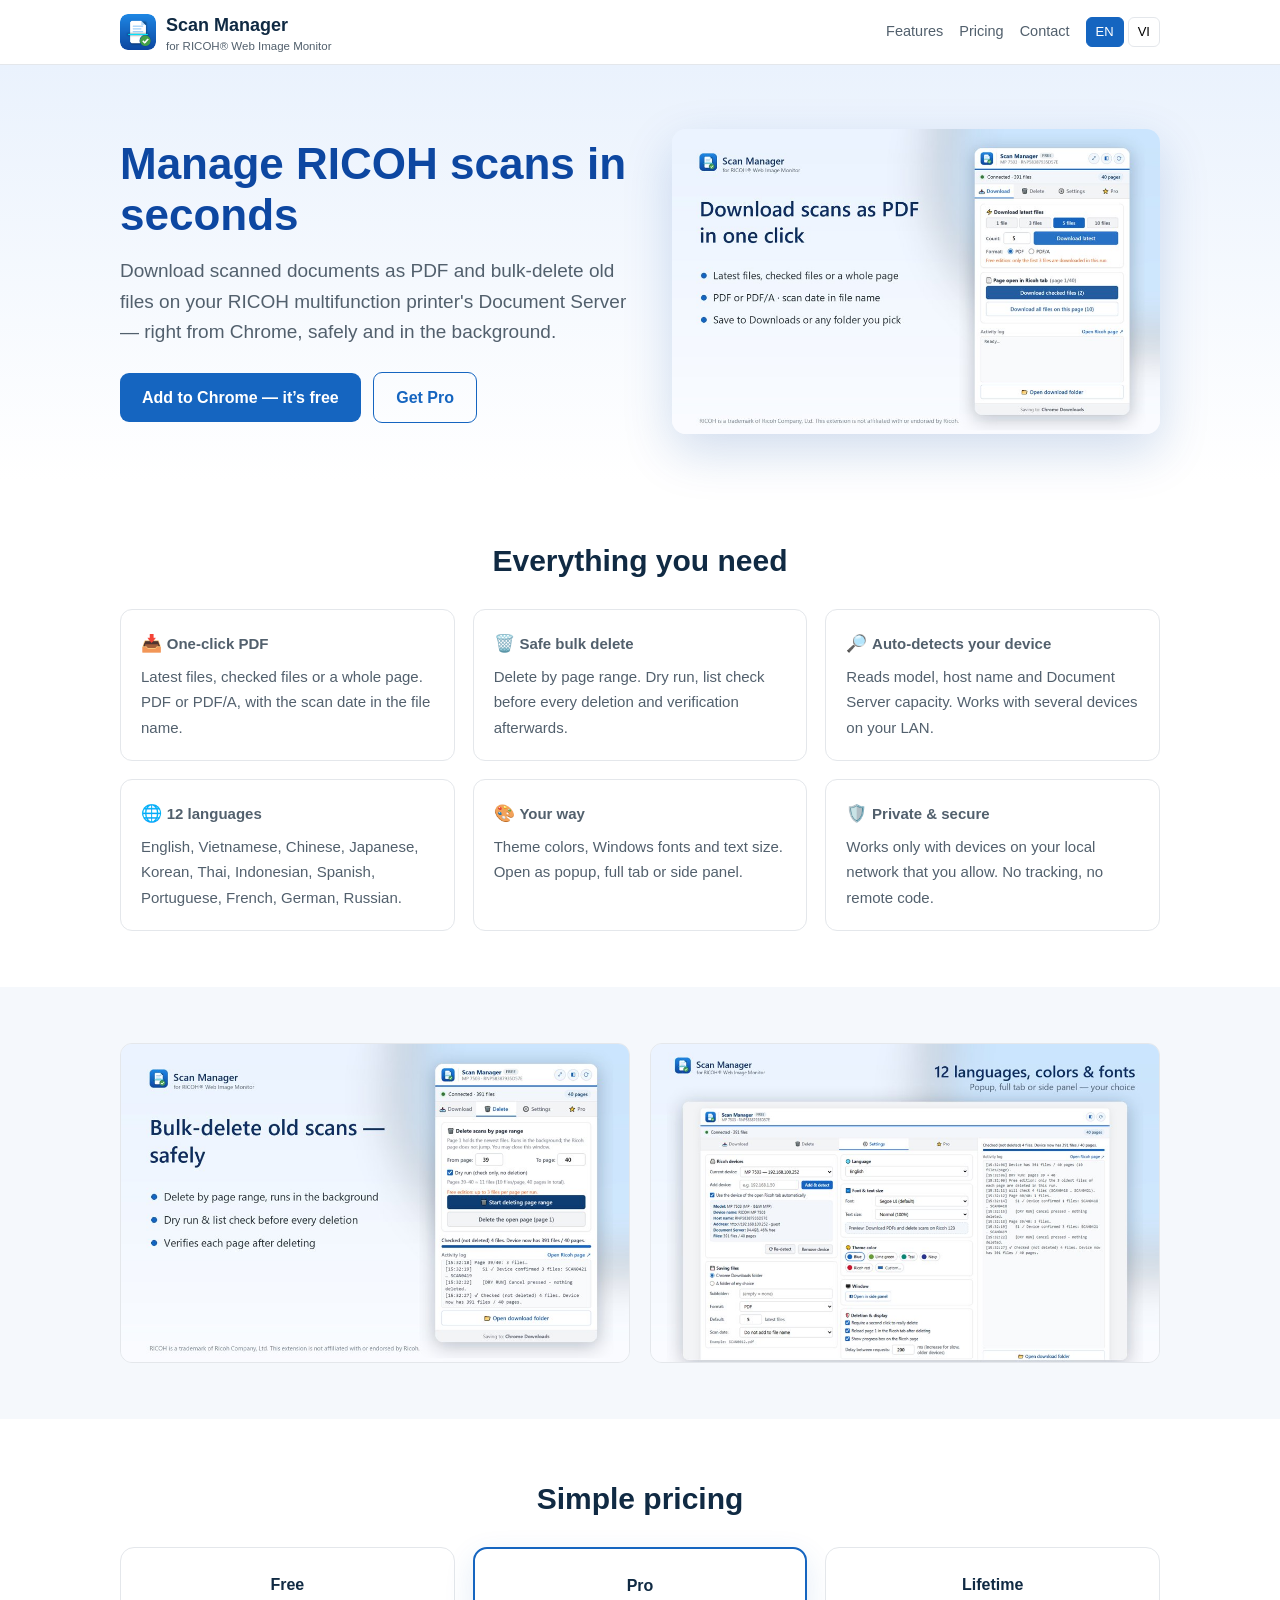
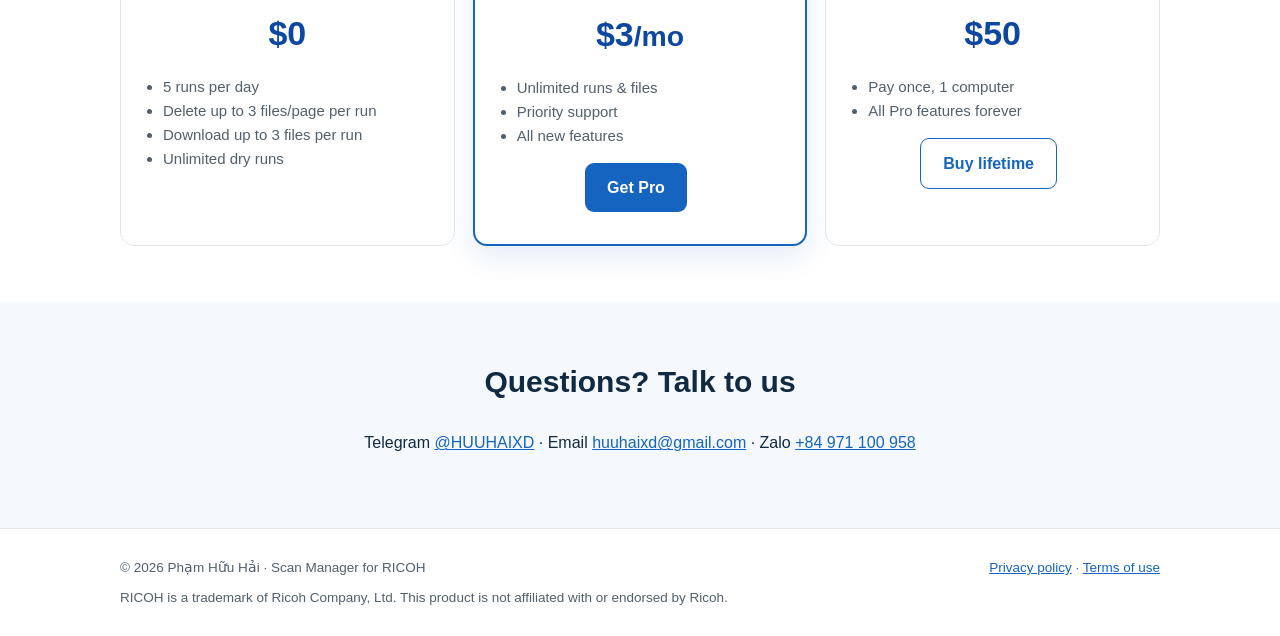
==== commit 7dd54c8f: "Chrome Web Store: nút "Thêm vào Chrome" và link cài đặt - shop-config.js: điền storeUrl (extension đ" ====
--- a/index.html
+++ b/index.html
@@ -34,8 +34,8 @@
           <span data-lang="en">Download scanned documents as PDF and bulk-delete old files on your RICOH multifunction printer's Document Server — right from Chrome, safely and in the background.</span>
           <span data-lang="vi">Tải file scan về PDF và xóa hàng loạt file cũ trên Document Server của máy photocopy RICOH — ngay trên Chrome, an toàn và chạy nền.</span>
         </p>
-        <!-- Link Chrome Web Store: điền SHOP.storeUrl trong shop-config.js -->
-        <a class="btn primary" id="cta-store" href="#contact"><span data-lang="en">Coming soon to Chrome Web Store</span><span data-lang="vi">Sắp có trên Chrome Web Store</span></a>
+        <!-- Link Chrome Web Store: sửa SHOP.storeUrl trong shop-config.js (href dưới đây dự phòng khi tắt JavaScript) -->
+        <a class="btn primary" id="cta-store" href="https://chromewebstore.google.com/detail/scan-manager-for-ricoh-%E2%80%93/jhkhadgilppacanhelepdadmpaoldbhl" target="_blank" rel="noopener"><span data-lang="en">Add to Chrome — it’s free</span><span data-lang="vi">Thêm vào Chrome — miễn phí</span></a>
         <a class="btn ghost" href="buy.html?plan=month"><span data-lang="en">Get Pro</span><span data-lang="vi">Mua bản Pro</span></a>
       </div>
       <div>
@@ -115,13 +115,12 @@
     </div>
   </footer>
   <script>
-    // Khi đã có link Chrome Web Store: nút chính chuyển thành "Thêm vào Chrome"
-    if (window.SHOP && SHOP.storeUrl) {
+    // Nút "Thêm vào Chrome" lấy link từ shop-config.js; để trống storeUrl = dẫn tới mục Liên hệ
+    (function () {
       var cta = document.getElementById("cta-store");
-      cta.href = SHOP.storeUrl;
-      cta.target = "_blank";
-      cta.innerHTML = '<span data-lang="en">Add to Chrome — it's free</span><span data-lang="vi">Thêm vào Chrome — miễn phí</span>';
-    }
+      if (window.SHOP && SHOP.storeUrl) cta.href = SHOP.storeUrl;
+      else if (window.SHOP) { cta.href = "#contact"; cta.removeAttribute("target"); }
+    })();
   </script>
 </body>
 </html>
